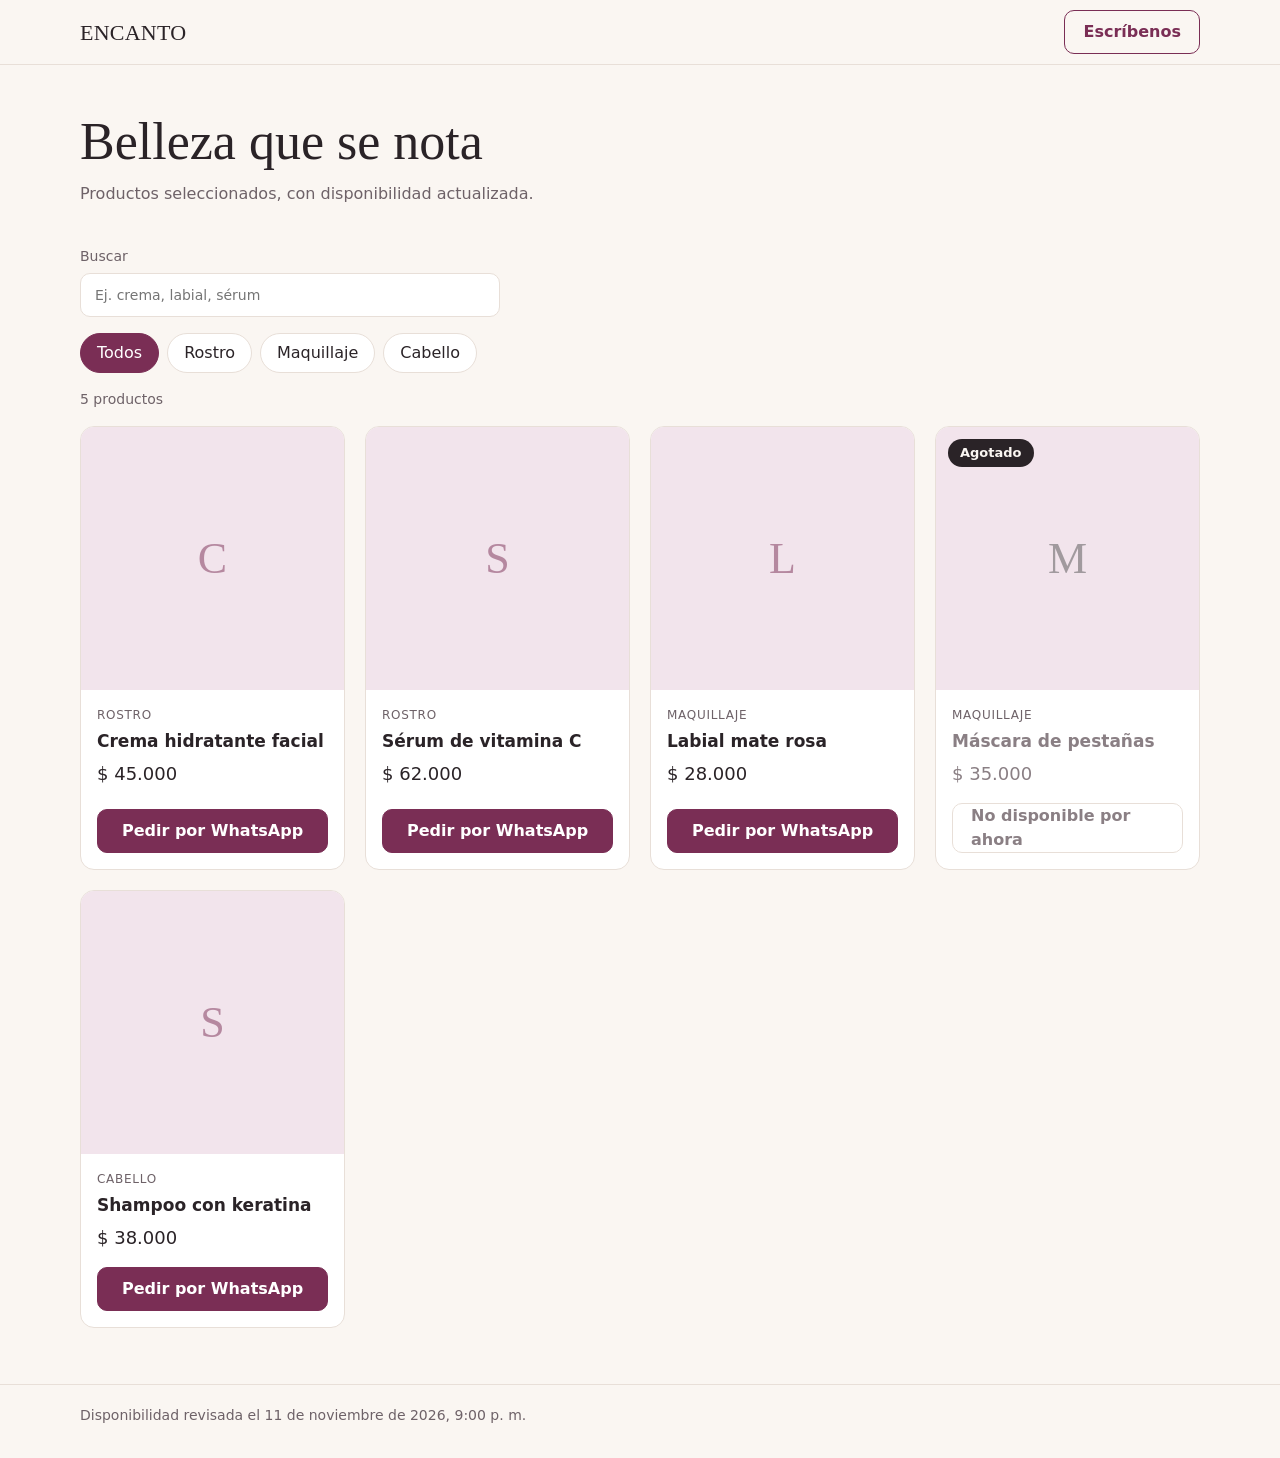
==== index.html @ 9573098e "Add files via upload" ====
<!doctype html>
<html lang="es">
<head>
  <meta charset="utf-8">
  <meta name="viewport" content="width=device-width, initial-scale=1">
  <title>Tienda de cosméticos</title>
  <meta name="description" content="Productos cosméticos seleccionados para ti.">
  <link rel="stylesheet" href="styles.css">
</head>
<body>
  <header class="top">
    <div class="wrap top-inner">
      <a class="brand" href="./" id="brand">Tienda</a>
      <a class="btn btn-ghost" id="wa-header" target="_blank" rel="noopener">Escríbenos</a>
    </div>
  </header>

  <section class="hero">
    <div class="wrap">
      <h1 id="hero-title">Belleza que se nota</h1>
      <p id="hero-sub">Productos seleccionados, con disponibilidad actualizada.</p>
    </div>
  </section>

  <main class="wrap">
    <div class="tools">
      <label class="field">
        <span>Buscar</span>
        <input id="q" type="search" placeholder="Ej. crema, labial, sérum" autocomplete="off">
      </label>
      <div class="chips" id="chips" role="group" aria-label="Categorías"></div>
    </div>

    <p class="meta" id="meta" aria-live="polite"></p>
    <div class="grid" id="grid"></div>

    <div class="empty" id="empty" hidden>
      <h2>No encontramos productos</h2>
      <p>Prueba con otra palabra o elige otra categoría.</p>
      <button class="btn" id="clear" type="button">Ver todos los productos</button>
    </div>
  </main>

  <footer class="foot">
    <div class="wrap"><span id="updated"></span></div>
  </footer>

  <script src="site.config.js"></script>
  <script src="app.js"></script>
</body>
</html>
---- styles.css ----
:root {
  --bg: #faf6f2;
  --surface: #ffffff;
  --ink: #2a2327;
  --muted: #6e6268;
  --line: #e8dfd8;
  --accent: #7a2e55;
  --accent-ink: #ffffff;
  --accent-soft: #f2e4ec;
  --out: #8a7f84;
  --radius: 14px;
}
@media (prefers-color-scheme: dark) {
  :root {
    --bg: #1b1619;
    --surface: #251e22;
    --ink: #f3ecef;
    --muted: #b3a6ad;
    --line: #3a3036;
    --accent: #e08ab6;
    --accent-ink: #1b1619;
    --accent-soft: #3a2433;
    --out: #8f8389;
  }
}

* { box-sizing: border-box; }
html { -webkit-text-size-adjust: 100%; }
body {
  margin: 0;
  background: var(--bg);
  color: var(--ink);
  font: 16px/1.5 system-ui, -apple-system, "Segoe UI", Roboto, sans-serif;
}
.wrap { width: min(1120px, 100% - 32px); margin-inline: auto; }

.top { border-bottom: 1px solid var(--line); background: var(--bg); position: sticky; top: 0; z-index: 5; }
.top-inner { display: flex; align-items: center; justify-content: space-between; height: 64px; }
.brand { font-family: Georgia, "Times New Roman", serif; font-size: 22px; color: var(--ink); text-decoration: none; letter-spacing: .01em; }

.hero { padding: 48px 0 24px; }
.hero h1 { font-family: Georgia, "Times New Roman", serif; font-weight: 400; font-size: clamp(32px, 6vw, 52px); line-height: 1.1; margin: 0 0 12px; }
.hero p { margin: 0; color: var(--muted); max-width: 52ch; }

.tools { display: grid; gap: 16px; margin: 16px 0 8px; }
.field { display: grid; gap: 6px; font-size: 14px; color: var(--muted); }
.field input {
  height: 44px; padding: 0 14px; border-radius: 10px; border: 1px solid var(--line);
  background: var(--surface); color: var(--ink); font: inherit; width: 100%; max-width: 420px;
}
.field input:focus-visible, .chip:focus-visible, .btn:focus-visible {
  outline: 2px solid var(--accent); outline-offset: 2px;
}
.chips { display: flex; flex-wrap: wrap; gap: 8px; }
.chip {
  min-height: 40px; padding: 0 16px; border-radius: 999px; border: 1px solid var(--line);
  background: var(--surface); color: var(--ink); font: inherit; cursor: pointer;
}
.chip[aria-pressed="true"] { background: var(--accent); border-color: var(--accent); color: var(--accent-ink); }

.meta { color: var(--muted); font-size: 14px; margin: 16px 0; }

.grid { display: grid; gap: 20px; grid-template-columns: repeat(auto-fill, minmax(220px, 1fr)); padding-bottom: 56px; }
.card {
  background: var(--surface); border: 1px solid var(--line); border-radius: var(--radius);
  overflow: hidden; display: flex; flex-direction: column;
}
.media { position: relative; aspect-ratio: 1 / 1; background: var(--accent-soft); display: grid; place-items: center; overflow: hidden; }
.media img { width: 100%; height: 100%; object-fit: cover; display: block; }
.media .ph { font-family: Georgia, serif; font-size: 44px; color: var(--accent); opacity: .5; }
.badge {
  position: absolute; top: 12px; left: 12px; padding: 4px 12px; border-radius: 999px;
  background: var(--ink); color: var(--bg); font-size: 13px; font-weight: 600;
}
.body { padding: 16px; display: grid; gap: 6px; flex: 1; align-content: start; }
.cat { font-size: 12px; letter-spacing: .06em; text-transform: uppercase; color: var(--muted); }
.name { margin: 0; font-size: 17px; font-weight: 600; line-height: 1.3; }
.price { font-size: 18px; margin-top: 2px; }
.actions { padding: 0 16px 16px; }

.btn {
  display: inline-flex; align-items: center; justify-content: center; min-height: 44px; padding: 0 18px;
  border-radius: 10px; border: 1px solid var(--accent); background: var(--accent); color: var(--accent-ink);
  font: inherit; font-weight: 600; text-decoration: none; cursor: pointer; width: 100%;
}
.btn-ghost { background: transparent; color: var(--accent); width: auto; }
.btn[aria-disabled="true"] { background: transparent; border-color: var(--line); color: var(--out); cursor: not-allowed; }

.card.out .media img, .card.out .media .ph { filter: grayscale(1); opacity: .45; }
.card.out .name, .card.out .price { color: var(--out); }

.empty { text-align: center; padding: 48px 0 72px; }
.empty .btn { width: auto; }

.foot { border-top: 1px solid var(--line); padding: 20px 0 32px; color: var(--muted); font-size: 14px; }

@media (max-width: 480px) {
  .grid { grid-template-columns: repeat(2, 1fr); gap: 12px; }
  .body { padding: 12px; }
  .actions { padding: 0 12px 12px; }
  .name { font-size: 15px; }
}
@media (prefers-reduced-motion: no-preference) {
  .chip, .btn { transition: background-color .15s ease, color .15s ease; }
}
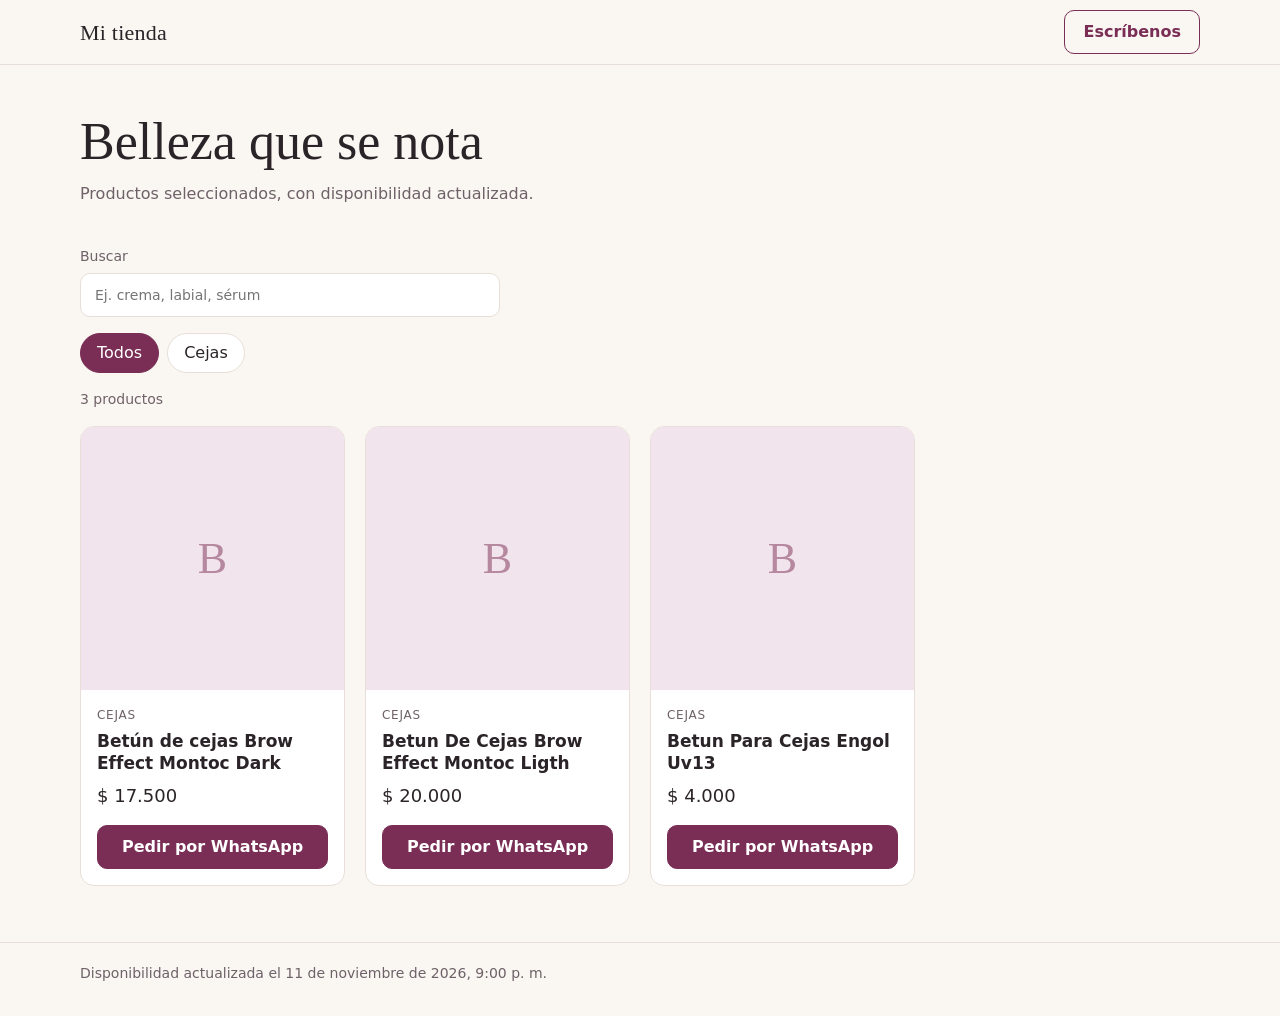
==== commit 667da594: "Add files via upload" ====
--- a/index.html
+++ b/index.html
@@ -6,11 +6,13 @@
   <title>Tienda de cosméticos</title>
   <meta name="description" content="Productos cosméticos seleccionados para ti.">
   <link rel="stylesheet" href="styles.css">
+  <style>body { visibility: hidden; }</style>
+  <noscript><style>body { visibility: visible; }</style></noscript>
 </head>
 <body>
   <header class="top">
     <div class="wrap top-inner">
-      <a class="brand" href="./" id="brand">Tienda</a>
+      <a class="brand" href="./" id="brand"></a>
       <a class="btn btn-ghost" id="wa-header" target="_blank" rel="noopener">Escríbenos</a>
     </div>
   </header>
@@ -45,7 +47,7 @@
     <div class="wrap"><span id="updated"></span></div>
   </footer>
 
-  <script src="site.config.js"></script>
+  <script src="theme.js"></script>
   <script src="app.js"></script>
 </body>
 </html>
--- a/styles.css
+++ b/styles.css
@@ -8,6 +8,9 @@
   --accent-ink: #ffffff;
   --accent-soft: #f2e4ec;
   --out: #8a7f84;
+  --accent-text: var(--accent);
+  --font-head: Georgia, "Times New Roman", serif;
+  --font-body: system-ui, -apple-system, "Segoe UI", Roboto, sans-serif;
   --radius: 14px;
 }
 @media (prefers-color-scheme: dark) {
@@ -30,16 +33,17 @@
   margin: 0;
   background: var(--bg);
   color: var(--ink);
-  font: 16px/1.5 system-ui, -apple-system, "Segoe UI", Roboto, sans-serif;
+  font: 16px/1.5 var(--font-body);
 }
 .wrap { width: min(1120px, 100% - 32px); margin-inline: auto; }
 
 .top { border-bottom: 1px solid var(--line); background: var(--bg); position: sticky; top: 0; z-index: 5; }
 .top-inner { display: flex; align-items: center; justify-content: space-between; height: 64px; }
-.brand { font-family: Georgia, "Times New Roman", serif; font-size: 22px; color: var(--ink); text-decoration: none; letter-spacing: .01em; }
+.brand { display: inline-flex; align-items: center; gap: 10px; font-family: var(--font-head); font-size: 22px; color: var(--ink); text-decoration: none; letter-spacing: .01em; }
+.brand img { height: 40px; width: auto; max-width: 180px; object-fit: contain; display: block; }
 
 .hero { padding: 48px 0 24px; }
-.hero h1 { font-family: Georgia, "Times New Roman", serif; font-weight: 400; font-size: clamp(32px, 6vw, 52px); line-height: 1.1; margin: 0 0 12px; }
+.hero h1 { font-family: var(--font-head); font-weight: 400; font-size: clamp(32px, 6vw, 52px); line-height: 1.1; margin: 0 0 12px; }
 .hero p { margin: 0; color: var(--muted); max-width: 52ch; }
 
 .tools { display: grid; gap: 16px; margin: 16px 0 8px; }
@@ -67,7 +71,7 @@
 }
 .media { position: relative; aspect-ratio: 1 / 1; background: var(--accent-soft); display: grid; place-items: center; overflow: hidden; }
 .media img { width: 100%; height: 100%; object-fit: cover; display: block; }
-.media .ph { font-family: Georgia, serif; font-size: 44px; color: var(--accent); opacity: .5; }
+.media .ph { font-family: var(--font-head); font-size: 44px; color: var(--accent); opacity: .5; }
 .badge {
   position: absolute; top: 12px; left: 12px; padding: 4px 12px; border-radius: 999px;
   background: var(--ink); color: var(--bg); font-size: 13px; font-weight: 600;
@@ -83,7 +87,7 @@
   border-radius: 10px; border: 1px solid var(--accent); background: var(--accent); color: var(--accent-ink);
   font: inherit; font-weight: 600; text-decoration: none; cursor: pointer; width: 100%;
 }
-.btn-ghost { background: transparent; color: var(--accent); width: auto; }
+.btn-ghost { background: transparent; color: var(--accent-text); border-color: var(--accent-text); width: auto; }
 .btn[aria-disabled="true"] { background: transparent; border-color: var(--line); color: var(--out); cursor: not-allowed; }
 
 .card.out .media img, .card.out .media .ph { filter: grayscale(1); opacity: .45; }
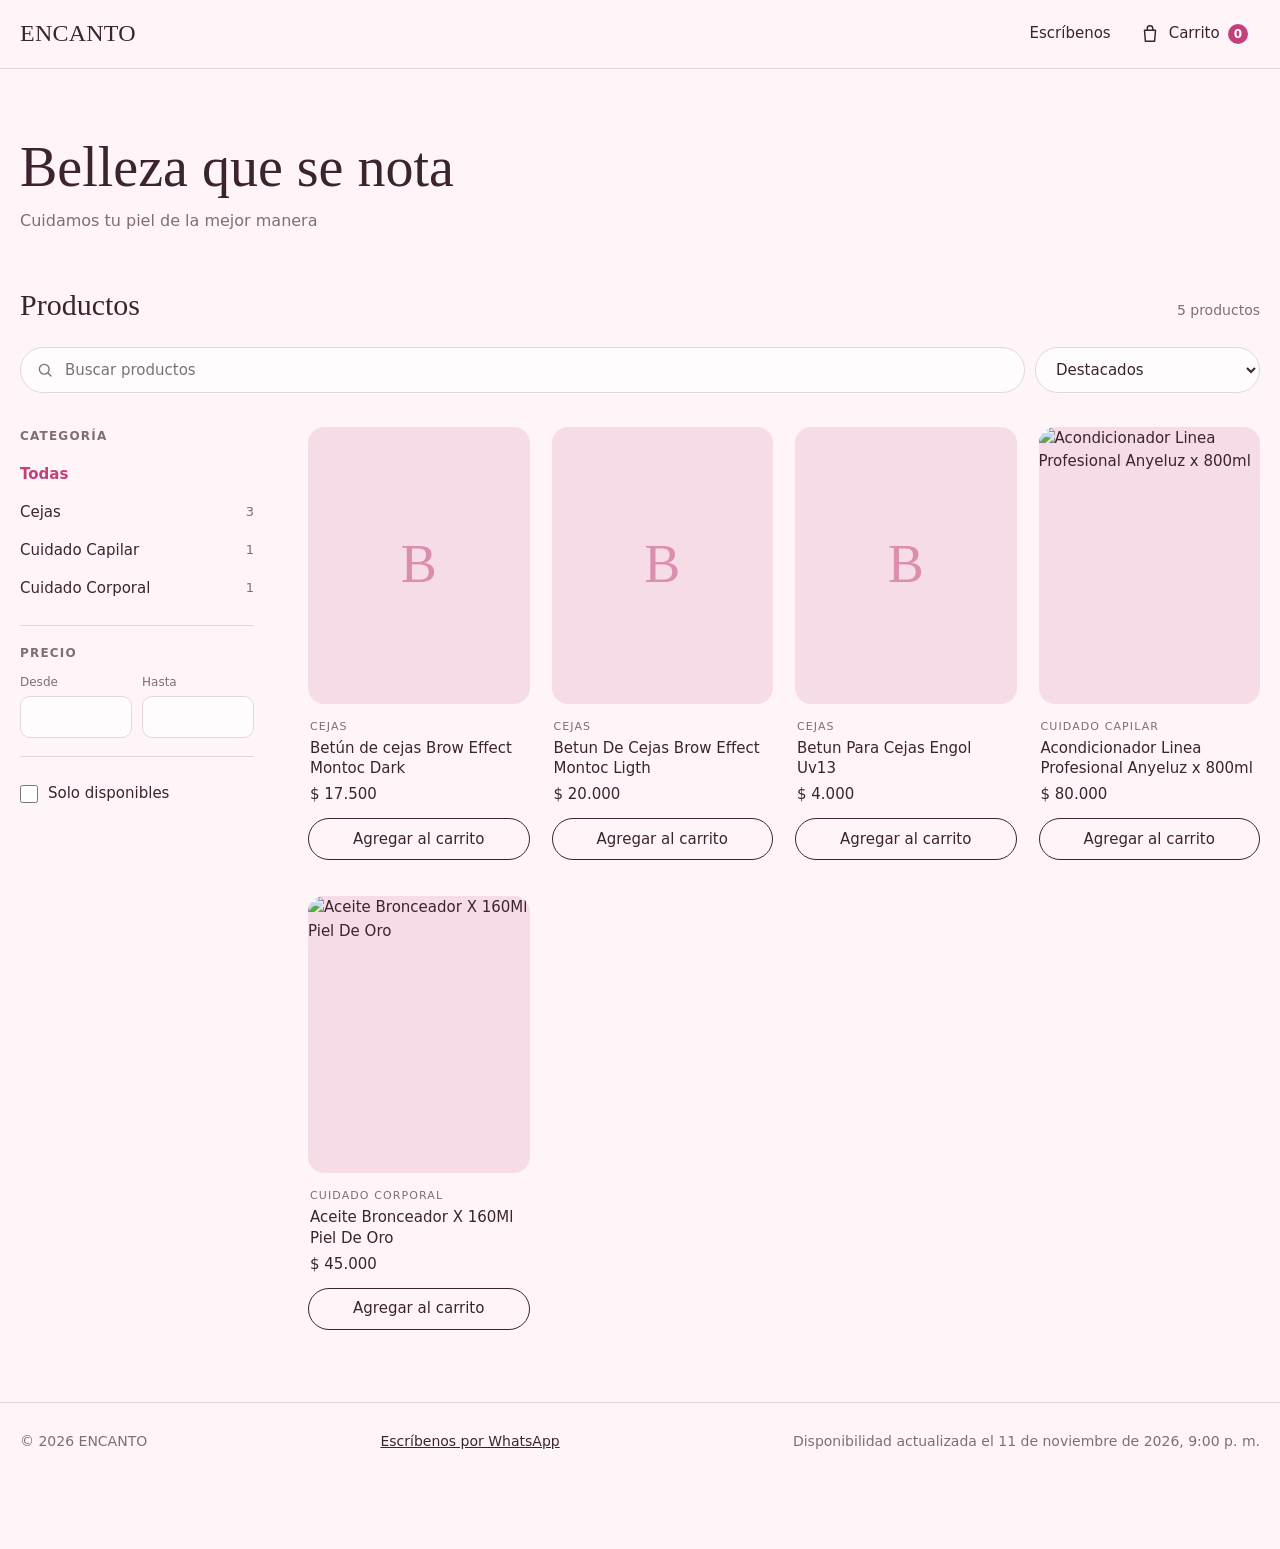
==== commit 2580dc0a: "Add files via upload" ====
--- a/index.html
+++ b/index.html
@@ -3,49 +3,130 @@
 <head>
   <meta charset="utf-8">
   <meta name="viewport" content="width=device-width, initial-scale=1">
-  <title>Tienda de cosméticos</title>
-  <meta name="description" content="Productos cosméticos seleccionados para ti.">
+  <title>Tienda</title>
+  <meta name="description" content="Productos de belleza y cuidado personal seleccionados para ti.">
   <link rel="stylesheet" href="styles.css">
   <style>body { visibility: hidden; }</style>
   <noscript><style>body { visibility: visible; }</style></noscript>
 </head>
 <body>
+  <div class="announce" id="announce" hidden></div>
+
   <header class="top">
     <div class="wrap top-inner">
       <a class="brand" href="./" id="brand"></a>
-      <a class="btn btn-ghost" id="wa-header" target="_blank" rel="noopener">Escríbenos</a>
+      <div class="top-right">
+        <a class="hbtn" id="wa-header" target="_blank" rel="noopener">Escríbenos</a>
+        <button class="hbtn" id="cart-btn" type="button" aria-haspopup="dialog">
+          <svg viewBox="0 0 24 24" fill="none" stroke="currentColor" stroke-width="1.6" stroke-linecap="round" stroke-linejoin="round" aria-hidden="true"><path d="M6 8h12l-1 12H7L6 8Z"/><path d="M9 8V6a3 3 0 0 1 6 0v2"/></svg>
+          <span>Carrito</span>
+          <span class="count" id="cart-count" aria-label="0 productos en el carrito">0</span>
+        </button>
+      </div>
     </div>
   </header>
 
-  <section class="hero">
-    <div class="wrap">
-      <h1 id="hero-title">Belleza que se nota</h1>
-      <p id="hero-sub">Productos seleccionados, con disponibilidad actualizada.</p>
-    </div>
-  </section>
+  <section class="stage" id="stage" aria-label="Portada"><div class="wrap" id="stage-inner"></div></section>
 
-  <main class="wrap">
-    <div class="tools">
-      <label class="field">
-        <span>Buscar</span>
-        <input id="q" type="search" placeholder="Ej. crema, labial, sérum" autocomplete="off">
-      </label>
-      <div class="chips" id="chips" role="group" aria-label="Categorías"></div>
+  <main class="wrap shop" id="catalogo" tabindex="-1">
+    <p class="notice" id="notice" role="status" aria-live="polite" hidden></p>
+
+    <div class="shop-head">
+      <h2 class="shop-title">Productos</h2>
+      <p class="meta" id="meta" aria-live="polite"></p>
     </div>
 
-    <p class="meta" id="meta" aria-live="polite"></p>
-    <div class="grid" id="grid"></div>
+    <div class="toolbar">
+      <label class="search">
+        <span class="sr-only">Buscar productos</span>
+        <svg viewBox="0 0 24 24" fill="none" stroke="currentColor" stroke-width="1.8" stroke-linecap="round" aria-hidden="true"><circle cx="11" cy="11" r="6.5"/><path d="m16 16 4 4"/></svg>
+        <input id="q" type="search" placeholder="Buscar productos" autocomplete="off">
+      </label>
+      <label>
+        <span class="sr-only">Ordenar por</span>
+        <select class="select" id="sort">
+          <option value="destacados">Destacados</option>
+          <option value="precio-asc">Precio: menor a mayor</option>
+          <option value="precio-desc">Precio: mayor a menor</option>
+          <option value="nombre">Nombre A–Z</option>
+        </select>
+      </label>
+      <button class="filter-btn" id="filter-btn" type="button" aria-haspopup="dialog">Filtros <span class="count" id="filter-count" hidden>0</span></button>
+    </div>
 
-    <div class="empty" id="empty" hidden>
-      <h2>No encontramos productos</h2>
-      <p>Prueba con otra palabra o elige otra categoría.</p>
-      <button class="btn" id="clear" type="button">Ver todos los productos</button>
+    <div class="active" id="active"></div>
+
+    <div class="layout">
+      <aside class="sidebar" id="filters-desktop" aria-label="Filtros"></aside>
+      <div>
+        <div class="grid" id="grid"></div>
+        <div class="more" id="more" hidden><button class="btn" id="more-btn" type="button">Ver más productos</button></div>
+        <div class="empty" id="empty" hidden>
+          <h2>No encontramos productos</h2>
+          <p>Prueba con otra palabra o quita algún filtro.</p>
+          <button class="btn" id="clear" type="button">Ver todos los productos</button>
+        </div>
+      </div>
     </div>
   </main>
 
   <footer class="foot">
-    <div class="wrap"><span id="updated"></span></div>
+    <div class="wrap foot-inner">
+      <span id="foot-name"></span>
+      <a id="foot-wa" target="_blank" rel="noopener">Escríbenos por WhatsApp</a>
+      <span id="updated"></span>
+    </div>
   </footer>
+
+  <!-- Barra del carrito (celular) -->
+  <button class="cart-bar" id="cart-bar" type="button" hidden>
+    <span id="bar-text"></span>
+    <span class="bar-go">Ver carrito</span>
+  </button>
+
+  <!-- Filtros (celular) -->
+  <dialog id="filters-dlg" class="sheet" aria-labelledby="filters-title">
+    <div class="sheet-head">
+      <h2 id="filters-title">Filtros</h2>
+      <button class="icon-close" id="filters-close" type="button" aria-label="Cerrar los filtros">×</button>
+    </div>
+    <div class="sheet-body" id="filters-mobile"></div>
+    <div class="sheet-foot"><button class="btn" id="filters-done" type="button">Ver productos</button></div>
+  </dialog>
+
+  <!-- Carrito -->
+  <dialog id="cart-dlg" class="cart-dlg" aria-labelledby="cart-title">
+    <div class="cart-head">
+      <h2 id="cart-title">Tu pedido</h2>
+      <button class="icon-close" id="cart-close" type="button" aria-label="Cerrar el carrito">×</button>
+    </div>
+
+    <div id="cart-empty" class="cart-empty" hidden>
+      <p><strong>Tu carrito está vacío</strong></p>
+      <p>Agrega productos y arma tu pedido aquí.</p>
+      <button class="btn" type="button" id="cart-continue">Ver productos</button>
+    </div>
+
+    <div id="cart-full">
+      <ul class="cart-list" id="cart-list"></ul>
+      <p class="cart-total"><span>Total</span><strong id="cart-total"></strong></p>
+
+      <label class="field">
+        <span>Tu nombre (opcional)</span>
+        <input id="cart-name" autocomplete="name">
+      </label>
+      <label class="field">
+        <span>Notas para tu pedido (opcional)</span>
+        <textarea id="cart-notes" rows="2"></textarea>
+      </label>
+
+      <div class="cart-actions">
+        <a class="btn" id="cart-send" target="_blank" rel="noopener">Enviar pedido por WhatsApp</a>
+        <button class="btn btn-ghost" type="button" id="cart-clear">Vaciar carrito</button>
+      </div>
+      <p class="cart-hint">Se abre WhatsApp con tu pedido ya escrito. Solo tienes que enviarlo.</p>
+    </div>
+  </dialog>
 
   <script src="theme.js"></script>
   <script src="app.js"></script>
--- a/styles.css
+++ b/styles.css
@@ -1,5 +1,5 @@
 :root {
-  --bg: #faf6f2;
+  --bg: #faf7f4;
   --surface: #ffffff;
   --ink: #2a2327;
   --muted: #6e6268;
@@ -29,81 +29,188 @@
 
 * { box-sizing: border-box; }
 html { -webkit-text-size-adjust: 100%; }
-body {
-  margin: 0;
-  background: var(--bg);
-  color: var(--ink);
-  font: 16px/1.5 var(--font-body);
-}
-.wrap { width: min(1120px, 100% - 32px); margin-inline: auto; }
-
-.top { border-bottom: 1px solid var(--line); background: var(--bg); position: sticky; top: 0; z-index: 5; }
-.top-inner { display: flex; align-items: center; justify-content: space-between; height: 64px; }
-.brand { display: inline-flex; align-items: center; gap: 10px; font-family: var(--font-head); font-size: 22px; color: var(--ink); text-decoration: none; letter-spacing: .01em; }
-.brand img { height: 40px; width: auto; max-width: 180px; object-fit: contain; display: block; }
-
-.hero { padding: 48px 0 24px; }
-.hero h1 { font-family: var(--font-head); font-weight: 400; font-size: clamp(32px, 6vw, 52px); line-height: 1.1; margin: 0 0 12px; }
-.hero p { margin: 0; color: var(--muted); max-width: 52ch; }
-
-.tools { display: grid; gap: 16px; margin: 16px 0 8px; }
-.field { display: grid; gap: 6px; font-size: 14px; color: var(--muted); }
-.field input {
-  height: 44px; padding: 0 14px; border-radius: 10px; border: 1px solid var(--line);
-  background: var(--surface); color: var(--ink); font: inherit; width: 100%; max-width: 420px;
-}
-.field input:focus-visible, .chip:focus-visible, .btn:focus-visible {
-  outline: 2px solid var(--accent); outline-offset: 2px;
-}
-.chips { display: flex; flex-wrap: wrap; gap: 8px; }
-.chip {
-  min-height: 40px; padding: 0 16px; border-radius: 999px; border: 1px solid var(--line);
-  background: var(--surface); color: var(--ink); font: inherit; cursor: pointer;
-}
-.chip[aria-pressed="true"] { background: var(--accent); border-color: var(--accent); color: var(--accent-ink); }
-
-.meta { color: var(--muted); font-size: 14px; margin: 16px 0; }
-
-.grid { display: grid; gap: 20px; grid-template-columns: repeat(auto-fill, minmax(220px, 1fr)); padding-bottom: 56px; }
-.card {
-  background: var(--surface); border: 1px solid var(--line); border-radius: var(--radius);
-  overflow: hidden; display: flex; flex-direction: column;
-}
-.media { position: relative; aspect-ratio: 1 / 1; background: var(--accent-soft); display: grid; place-items: center; overflow: hidden; }
-.media img { width: 100%; height: 100%; object-fit: cover; display: block; }
-.media .ph { font-family: var(--font-head); font-size: 44px; color: var(--accent); opacity: .5; }
-.badge {
-  position: absolute; top: 12px; left: 12px; padding: 4px 12px; border-radius: 999px;
-  background: var(--ink); color: var(--bg); font-size: 13px; font-weight: 600;
-}
-.body { padding: 16px; display: grid; gap: 6px; flex: 1; align-content: start; }
-.cat { font-size: 12px; letter-spacing: .06em; text-transform: uppercase; color: var(--muted); }
-.name { margin: 0; font-size: 17px; font-weight: 600; line-height: 1.3; }
-.price { font-size: 18px; margin-top: 2px; }
-.actions { padding: 0 16px 16px; }
-
+body { margin: 0; background: var(--bg); color: var(--ink); font: 15px/1.55 var(--font-body); }
+img { max-width: 100%; }
+[hidden] { display: none !important; }
+.wrap { width: min(1240px, 100% - 40px); margin-inline: auto; }
+@media (max-width: 480px) { .wrap { width: calc(100% - 28px); } }
+.sr-only { position: absolute; width: 1px; height: 1px; margin: -1px; padding: 0; overflow: hidden; clip: rect(0 0 0 0); white-space: nowrap; border: 0; }
+
+/* ---------- botones ---------- */
 .btn {
-  display: inline-flex; align-items: center; justify-content: center; min-height: 44px; padding: 0 18px;
-  border-radius: 10px; border: 1px solid var(--accent); background: var(--accent); color: var(--accent-ink);
+  display: inline-flex; align-items: center; justify-content: center; min-height: 46px; padding: 0 22px;
+  border-radius: 999px; border: 1px solid var(--accent); background: var(--accent); color: var(--accent-ink);
   font: inherit; font-weight: 600; text-decoration: none; cursor: pointer; width: 100%;
 }
 .btn-ghost { background: transparent; color: var(--accent-text); border-color: var(--accent-text); width: auto; }
 .btn[aria-disabled="true"] { background: transparent; border-color: var(--line); color: var(--out); cursor: not-allowed; }
-
-.card.out .media img, .card.out .media .ph { filter: grayscale(1); opacity: .45; }
+.btn:focus-visible, .hbtn:focus-visible, .link:focus-visible, .tag:focus-visible, .fopt:focus-visible, .fcheck input:focus-visible,
+.slide-btn:focus-visible, .car-nav button:focus-visible, .select:focus-visible, .search input:focus-visible, .prange input:focus-visible {
+  outline: 2px solid var(--accent-text); outline-offset: 2px;
+}
+.link { background: none; border: 0; padding: 8px 0; min-height: 40px; color: var(--accent-text); font: inherit; text-decoration: underline; cursor: pointer; }
+@media (prefers-reduced-motion: no-preference) { .btn, .hbtn, .fopt { transition: background-color .15s ease, color .15s ease; } }
+
+/* ---------- barra de anuncio y cabecera ---------- */
+.announce { background: var(--ink); color: var(--bg); font-size: 13px; letter-spacing: .02em; text-align: center; padding: 9px 16px; }
+.announce a { color: inherit; text-underline-offset: 3px; }
+
+.top { position: sticky; top: 0; z-index: 20; background: var(--bg); border-bottom: 1px solid var(--line); }
+.top-inner { display: flex; align-items: center; justify-content: space-between; gap: 8px; min-height: 68px; padding: 8px 0; flex-wrap: wrap; }
+.brand { display: inline-flex; align-items: center; gap: 10px; font-family: var(--font-head); font-size: 24px; color: var(--ink); text-decoration: none; letter-spacing: .01em; min-width: 0; overflow-wrap: anywhere; }
+.brand img { height: 40px; width: auto; max-width: 180px; object-fit: contain; display: block; }
+.top-right { display: flex; align-items: center; gap: 4px; margin-left: auto; }
+.hbtn { min-height: 44px; padding: 0 12px; background: none; border: 0; border-radius: 12px; color: var(--ink); font: inherit; display: inline-flex; align-items: center; gap: 8px; text-decoration: none; cursor: pointer; }
+.hbtn:hover { background: var(--accent-soft); }
+.hbtn svg { width: 22px; height: 22px; flex: none; }
+.count { display: inline-grid; place-items: center; min-width: 20px; height: 20px; padding: 0 6px; border-radius: 999px; background: var(--accent); color: var(--accent-ink); font-size: 12px; font-weight: 700; }
+
+/* ---------- portada: banners ---------- */
+.stage { padding-top: 20px; }
+.carousel { position: relative; border-radius: 22px; overflow: hidden; background: var(--accent-soft); }
+.slides { display: grid; }
+.slide { grid-area: 1 / 1; position: relative; min-height: clamp(280px, 42vw, 480px); display: flex; align-items: flex-end; opacity: 0; visibility: hidden; }
+.slide.on { opacity: 1; visibility: visible; }
+@media (prefers-reduced-motion: no-preference) { .slide { transition: opacity .6s ease, visibility .6s; } }
+.slide > img { position: absolute; inset: 0; width: 100%; height: 100%; object-fit: cover; }
+.slide.has-img::after { content: ""; position: absolute; inset: 0; background: linear-gradient(90deg, rgba(0,0,0,.58), rgba(0,0,0,.08) 72%); }
+.slide-body { position: relative; z-index: 1; padding: clamp(22px, 4.5vw, 56px); padding-bottom: clamp(60px, 7vw, 72px); max-width: 580px; color: var(--ink); }
+.slide.has-img .slide-body { color: #fff; }
+.slide-body h2 { font-family: var(--font-head); font-weight: 400; font-size: clamp(30px, 5vw, 54px); line-height: 1.08; margin: 0 0 10px; }
+.slide-body p { margin: 0 0 22px; font-size: 16px; max-width: 44ch; opacity: .92; }
+.slide-btn { display: inline-flex; align-items: center; min-height: 46px; padding: 0 26px; border-radius: 999px; background: var(--accent); color: var(--accent-ink); text-decoration: none; font-weight: 600; }
+.slide.has-img .slide-btn { background: #fff; color: #111; }
+.car-nav { position: absolute; left: clamp(22px, 4.5vw, 56px); bottom: 16px; z-index: 2; display: flex; gap: 4px; align-items: center; }
+.car-nav > button { width: 40px; height: 40px; border-radius: 50%; border: 0; background: rgba(255,255,255,.92); color: #111; font-size: 18px; cursor: pointer; }
+.dots { display: flex; margin: 0 6px; }
+.dots button { width: 26px; height: 40px; background: none; border: 0; padding: 0; cursor: pointer; position: relative; }
+.dots button::before { content: ""; position: absolute; left: 50%; top: 50%; width: 8px; height: 8px; margin: -4px 0 0 -4px; border-radius: 50%; background: rgba(255,255,255,.55); }
+.dots button[aria-current="true"]::before { background: #fff; width: 22px; margin-left: -11px; border-radius: 6px; }
+.slide:not(.has-img) ~ .x, .carousel.plain .dots button::before { background: rgba(0,0,0,.25); }
+.carousel.plain .dots button[aria-current="true"]::before { background: var(--ink); }
+.hero { padding: 48px 0 8px; }
+.hero h1 { font-family: var(--font-head); font-weight: 400; font-size: clamp(34px, 6vw, 56px); line-height: 1.08; margin: 0 0 12px; }
+.hero p { margin: 0; color: var(--muted); max-width: 52ch; font-size: 16px; }
+
+/* ---------- catálogo ---------- */
+.shop { padding: 40px 0 72px; scroll-margin-top: 80px; outline: none; }
+.notice { background: var(--accent-soft); color: var(--ink); border-radius: 12px; padding: 10px 16px; margin: 0 0 20px; font-size: 14px; }
+.shop-head { display: flex; align-items: baseline; justify-content: space-between; gap: 16px; flex-wrap: wrap; margin-bottom: 18px; }
+.shop-title { font-family: var(--font-head); font-weight: 400; font-size: 30px; margin: 0; }
+.meta { color: var(--muted); font-size: 14px; margin: 0; }
+.toolbar { display: flex; gap: 10px; flex-wrap: wrap; align-items: center; margin-bottom: 16px; }
+.search { position: relative; flex: 1 1 260px; }
+.search input { width: 100%; height: 46px; padding: 0 16px 0 44px; border: 1px solid var(--line); border-radius: 999px; background: var(--surface); color: var(--ink); font: inherit; }
+.search svg { position: absolute; left: 16px; top: 50%; transform: translateY(-50%); width: 18px; height: 18px; color: var(--muted); pointer-events: none; }
+.select { height: 46px; padding: 0 16px; border: 1px solid var(--line); border-radius: 999px; background: var(--surface); color: var(--ink); font: inherit; }
+.filter-btn { display: none; min-height: 46px; padding: 0 18px; border: 1px solid var(--line); border-radius: 999px; background: var(--surface); color: var(--ink); font: inherit; cursor: pointer; align-items: center; gap: 8px; }
+
+.layout { display: grid; grid-template-columns: 240px minmax(0, 1fr); gap: 48px; align-items: start; }
+.sidebar { position: sticky; top: 88px; max-height: calc(100vh - 104px); overflow: auto; padding-right: 6px; }
+@media (max-width: 860px) {
+  .layout { grid-template-columns: 1fr; }
+  .sidebar { display: none; }
+  .filter-btn { display: inline-flex; }
+}
+
+.fgroup { padding: 18px 0; border-top: 1px solid var(--line); }
+.fgroup:first-child { border-top: 0; padding-top: 0; }
+.fgroup h3 { margin: 0 0 10px; font-size: 12px; letter-spacing: .1em; text-transform: uppercase; color: var(--muted); font-weight: 600; }
+.flist { list-style: none; margin: 0; padding: 0; }
+.flist.sub { margin: 2px 0 6px 12px; padding-left: 10px; border-left: 1px solid var(--line); }
+.flist.scroll { max-height: 240px; overflow: auto; }
+.fopt { display: flex; justify-content: space-between; align-items: center; gap: 8px; width: calc(100% + 16px); min-height: 38px; padding: 4px 8px; margin: 0 -8px; border: 0; background: none; color: var(--ink); font: inherit; text-align: left; cursor: pointer; border-radius: 8px; }
+.fopt:hover { background: var(--accent-soft); }
+.fopt.on { font-weight: 600; color: var(--accent-text); }
+.fopt span, .fcheck em { color: var(--muted); font-size: 13px; font-style: normal; font-weight: 400; }
+.fcheck { display: flex; align-items: center; gap: 10px; min-height: 38px; cursor: pointer; }
+.fcheck input { width: 18px; height: 18px; accent-color: var(--accent); flex: none; margin: 0; }
+.fcheck > span { flex: 1; }
+.prange { display: grid; grid-template-columns: 1fr 1fr; gap: 10px; }
+.prange label { display: grid; gap: 4px; font-size: 12px; color: var(--muted); }
+.prange input { height: 42px; padding: 0 10px; border: 1px solid var(--line); border-radius: 10px; background: var(--surface); color: var(--ink); font: inherit; width: 100%; }
+
+.active { display: flex; flex-wrap: wrap; gap: 8px; margin-bottom: 18px; }
+.tag { display: inline-flex; align-items: center; gap: 8px; min-height: 36px; padding: 0 14px; border-radius: 999px; border: 1px solid var(--line); background: var(--surface); color: var(--ink); font: inherit; font-size: 13px; cursor: pointer; }
+.tag b { font-weight: 400; color: var(--muted); }
+
+/* ---------- tarjetas ---------- */
+.grid { display: grid; gap: 36px 22px; grid-template-columns: repeat(auto-fill, minmax(210px, 1fr)); }
+.card { display: flex; flex-direction: column; background: none; border: 0; }
+.media { position: relative; aspect-ratio: 4 / 5; background: var(--accent-soft); border-radius: 16px; overflow: hidden; display: grid; place-items: center; }
+.media img { width: 100%; height: 100%; object-fit: cover; display: block; }
+@media (prefers-reduced-motion: no-preference) { .media img { transition: transform .5s ease; } .card:hover .media img { transform: scale(1.03); } }
+.media .ph { font-family: var(--font-head); font-size: 54px; color: var(--accent-text); opacity: .5; }
+.badge { position: absolute; top: 12px; left: 12px; padding: 4px 12px; border-radius: 999px; background: var(--bg); color: var(--ink); font-size: 12px; font-weight: 600; }
+.body { padding: 14px 2px 0; display: grid; gap: 3px; align-content: start; flex: 1; }
+.cat { font-size: 11px; letter-spacing: .1em; text-transform: uppercase; color: var(--muted); min-height: 1em; }
+.name { margin: 0; font-size: 15px; font-weight: 500; line-height: 1.35; font-family: var(--font-body); }
+.price { font-size: 15px; margin-top: 2px; }
+.stocknote { font-size: 12px; color: var(--accent-text); }
+.actions { padding-top: 12px; }
+.card .actions .btn { background: transparent; color: var(--ink); border-color: var(--ink); min-height: 42px; font-weight: 500; }
+.card .actions .btn:hover { background: var(--ink); color: var(--bg); }
+.card .actions .btn[aria-disabled="true"] { border-color: var(--line); color: var(--out); background: transparent; }
+.card.out .media img, .card.out .media .ph { filter: grayscale(1); opacity: .5; }
 .card.out .name, .card.out .price { color: var(--out); }
-
-.empty { text-align: center; padding: 48px 0 72px; }
+.more { display: flex; justify-content: center; padding-top: 40px; }
+.more .btn { width: auto; background: transparent; color: var(--ink); border-color: var(--ink); }
+.empty { padding: 56px 0; text-align: center; }
 .empty .btn { width: auto; }
 
-.foot { border-top: 1px solid var(--line); padding: 20px 0 32px; color: var(--muted); font-size: 14px; }
-
-@media (max-width: 480px) {
-  .grid { grid-template-columns: repeat(2, 1fr); gap: 12px; }
-  .body { padding: 12px; }
-  .actions { padding: 0 12px 12px; }
-  .name { font-size: 15px; }
-}
-@media (prefers-reduced-motion: no-preference) {
-  .chip, .btn { transition: background-color .15s ease, color .15s ease; }
-}
+.stepper { display: grid; grid-template-columns: 44px 1fr 44px; align-items: center; border: 1px solid var(--ink); border-radius: 999px; overflow: hidden; min-height: 42px; }
+.stepper button { min-height: 42px; border: 0; background: none; color: var(--ink); font: inherit; font-size: 20px; cursor: pointer; }
+.stepper button:hover:not(:disabled) { background: var(--accent-soft); }
+.stepper button:disabled { opacity: .35; cursor: not-allowed; }
+.stepper span { text-align: center; font-weight: 600; font-size: 14px; }
+.stepper button:focus-visible, .cart-dlg button:focus-visible, .cart-bar:focus-visible, .cart-dlg textarea:focus-visible, .cart-dlg input:focus-visible, .sheet button:focus-visible { outline: 2px solid var(--accent-text); outline-offset: -2px; }
+
+.foot { border-top: 1px solid var(--line); padding: 28px 0 96px; color: var(--muted); font-size: 14px; }
+.foot-inner { display: flex; gap: 8px 24px; flex-wrap: wrap; align-items: center; justify-content: space-between; }
+.foot a { color: var(--ink); }
+
+/* ---------- carrito ---------- */
+.cart-bar {
+  position: fixed; left: 12px; right: 12px; bottom: 12px; z-index: 6; display: none; align-items: center; justify-content: space-between; gap: 12px;
+  min-height: 54px; padding: 0 20px; border: 0; border-radius: 999px; background: var(--ink); color: var(--bg);
+  font: inherit; font-weight: 600; cursor: pointer; box-shadow: 0 8px 24px rgba(0,0,0,.25);
+}
+.cart-bar .bar-go { text-decoration: underline; }
+@media (max-width: 640px) { .cart-bar:not([hidden]) { display: flex; } }
+
+dialog { color: var(--ink); }
+.cart-dlg, .sheet { border: 1px solid var(--line); border-radius: 20px; padding: 0; background: var(--surface); font-family: var(--font-body); }
+.cart-dlg { width: min(520px, calc(100% - 24px)); max-height: calc(100% - 24px); }
+.cart-dlg::backdrop, .sheet::backdrop { background: rgba(0, 0, 0, .5); }
+.cart-head { display: flex; align-items: center; justify-content: space-between; padding: 16px 20px 0; }
+.cart-head h2 { margin: 0; font-family: var(--font-head); font-weight: 400; font-size: 26px; }
+.icon-close { width: 44px; height: 44px; border: 0; background: none; color: var(--ink); font-size: 28px; line-height: 1; cursor: pointer; border-radius: 12px; }
+.cart-empty { padding: 16px 20px 24px; }
+.cart-empty .btn { width: auto; }
+#cart-full { padding: 8px 20px 20px; }
+.cart-list { list-style: none; margin: 0 0 8px; padding: 0; }
+.cart-item { display: grid; grid-template-columns: 56px 1fr; gap: 12px; padding: 14px 0; border-bottom: 1px solid var(--line); }
+.cart-item .thumb { width: 56px; height: 70px; border-radius: 10px; background: var(--accent-soft); overflow: hidden; display: grid; place-items: center; font-family: var(--font-head); color: var(--accent-text); }
+.cart-item .thumb img { width: 100%; height: 100%; object-fit: cover; }
+.ci-name { font-weight: 500; line-height: 1.3; overflow-wrap: anywhere; }
+.ci-price { color: var(--muted); font-size: 14px; }
+.ci-line { display: flex; align-items: center; justify-content: space-between; gap: 8px; margin-top: 8px; flex-wrap: wrap; }
+.ci-sum { font-weight: 600; }
+.cart-item .stepper { width: 128px; grid-template-columns: 38px 1fr 38px; min-height: 38px; }
+.cart-item .stepper button { min-height: 38px; }
+.ci-remove { background: none; border: 0; color: var(--accent-text); font: inherit; font-size: 14px; text-decoration: underline; cursor: pointer; min-height: 40px; padding: 0 4px; }
+.cart-total { display: flex; justify-content: space-between; align-items: baseline; font-size: 17px; margin: 14px 0 16px; }
+.cart-total strong { font-size: 22px; }
+.cart-dlg .field { display: grid; gap: 6px; margin-bottom: 12px; font-size: 14px; color: var(--muted); }
+.cart-dlg input, .cart-dlg textarea { padding: 10px 14px; border-radius: 12px; border: 1px solid var(--line); background: var(--bg); color: var(--ink); font: inherit; width: 100%; max-width: none; }
+.cart-dlg input { height: 46px; padding-top: 0; padding-bottom: 0; }
+.cart-actions { display: grid; gap: 8px; margin-top: 4px; }
+.cart-actions .btn { width: 100%; }
+.cart-hint { color: var(--muted); font-size: 13px; margin: 12px 0 0; text-align: center; }
+
+/* ---------- filtros en celular ---------- */
+.sheet { width: 100%; max-width: 100%; margin: auto 0 0; border-radius: 22px 22px 0 0; border-bottom: 0; max-height: 88vh; }
+.sheet-head { display: flex; align-items: center; justify-content: space-between; padding: 14px 20px 0; }
+.sheet-head h2 { margin: 0; font-family: var(--font-head); font-weight: 400; font-size: 24px; }
+.sheet-body { padding: 16px 20px 8px; overflow: auto; max-height: calc(88vh - 150px); }
+.sheet-foot { padding: 12px 20px 20px; border-top: 1px solid var(--line); }
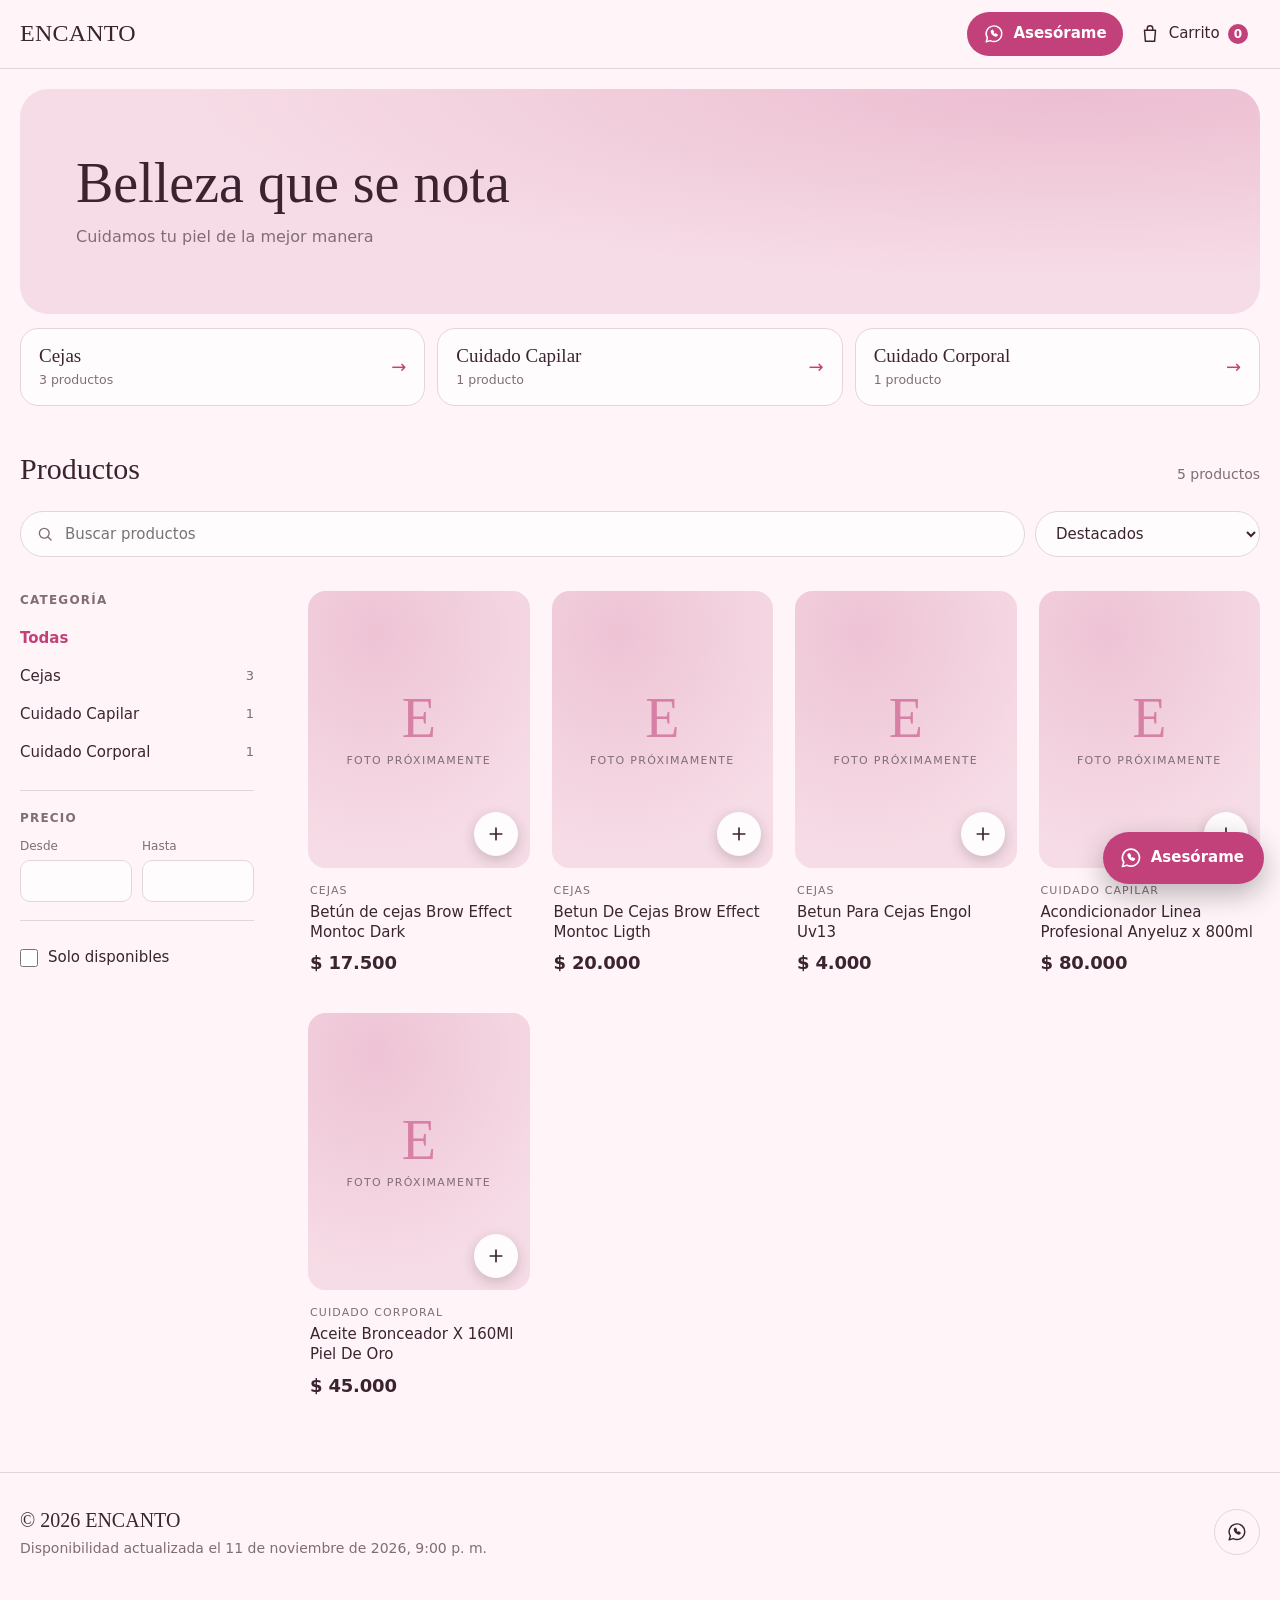
==== commit cfbe2039: "Add files via upload" ====
--- a/index.html
+++ b/index.html
@@ -16,7 +16,10 @@
     <div class="wrap top-inner">
       <a class="brand" href="./" id="brand"></a>
       <div class="top-right">
-        <a class="hbtn" id="wa-header" target="_blank" rel="noopener">Escríbenos</a>
+        <a class="hbtn" id="nav-about" href="#nosotros" hidden>Nosotros</a>
+        <a class="hbtn wa-pill" id="wa-header" target="_blank" rel="noopener">
+          <svg viewBox="0 0 24 24" fill="none" stroke="currentColor" stroke-width="1.6" stroke-linecap="round" stroke-linejoin="round" aria-hidden="true"><path d="M3.5 20.5l1.3-4.2A8.5 8.5 0 1 1 8 19.2z"/><path d="M9.2 8.8c.2 2.2 2.4 4.6 5 5.4l1.2-1.2-1.9-1-.8.8c-.8-.4-1.7-1.3-2.1-2.1l.8-.8-1-1.9z"/></svg>
+          <span>Asesórame</span></a>
         <button class="hbtn" id="cart-btn" type="button" aria-haspopup="dialog">
           <svg viewBox="0 0 24 24" fill="none" stroke="currentColor" stroke-width="1.6" stroke-linecap="round" stroke-linejoin="round" aria-hidden="true"><path d="M6 8h12l-1 12H7L6 8Z"/><path d="M9 8V6a3 3 0 0 1 6 0v2"/></svg>
           <span>Carrito</span>
@@ -27,9 +30,12 @@
   </header>
 
   <section class="stage" id="stage" aria-label="Portada"><div class="wrap" id="stage-inner"></div></section>
+  <nav class="wrap quick" id="quick" aria-label="Categorías" hidden></nav>
 
   <main class="wrap shop" id="catalogo" tabindex="-1">
     <p class="notice" id="notice" role="status" aria-live="polite" hidden></p>
+
+    <div id="highlights"></div>
 
     <div class="shop-head">
       <h2 class="shop-title">Productos</h2>
@@ -70,13 +76,39 @@
     </div>
   </main>
 
+  <section class="about" id="nosotros" aria-labelledby="about-title" hidden tabindex="-1">
+    <div class="wrap about-inner">
+      <div class="about-img" id="about-img" hidden></div>
+      <div class="about-text">
+        <p class="eyebrow">Nosotros</p>
+        <h2 id="about-title"></h2>
+        <div id="about-body"></div>
+        <a class="btn btn-ghost about-btn" id="about-wa" target="_blank" rel="noopener">Asesórame</a>
+      </div>
+    </div>
+  </section>
+
   <footer class="foot">
     <div class="wrap foot-inner">
-      <span id="foot-name"></span>
-      <a id="foot-wa" target="_blank" rel="noopener">Escríbenos por WhatsApp</a>
-      <span id="updated"></span>
+      <div class="foot-brand"><strong id="foot-name"></strong><span id="updated"></span></div>
+      <ul class="social" id="social" aria-label="Redes sociales"></ul>
     </div>
   </footer>
+
+  <a class="wa-float" id="wa-float" target="_blank" rel="noopener" aria-label="Asesórame por WhatsApp">
+    <svg viewBox="0 0 24 24" fill="none" stroke="currentColor" stroke-width="1.7" stroke-linecap="round" stroke-linejoin="round" aria-hidden="true"><path d="M3.5 20.5l1.3-4.2A8.5 8.5 0 1 1 8 19.2z"/><path d="M9.2 8.8c.2 2.2 2.4 4.6 5 5.4l1.2-1.2-1.9-1-.8.8c-.8-.4-1.7-1.3-2.1-2.1l.8-.8-1-1.9z"/></svg>
+    <span>Asesórame</span>
+  </a>
+  <div class="toast" id="toast" role="status" aria-live="polite"></div>
+
+  <!-- Detalle del producto (con foto ampliable) -->
+  <dialog id="pd" class="pd" aria-labelledby="pd-name">
+    <button class="pd-close" id="pd-close" type="button" aria-label="Cerrar">×</button>
+    <div class="pd-grid">
+      <div class="pd-media" id="pd-media"></div>
+      <div class="pd-info" id="pd-info"></div>
+    </div>
+  </dialog>
 
   <!-- Barra del carrito (celular) -->
   <button class="cart-bar" id="cart-bar" type="button" hidden>
--- a/styles.css
+++ b/styles.css
@@ -29,6 +29,7 @@
 
 * { box-sizing: border-box; }
 html { -webkit-text-size-adjust: 100%; }
+@media (prefers-reduced-motion: no-preference) { html { scroll-behavior: smooth; } }
 body { margin: 0; background: var(--bg); color: var(--ink); font: 15px/1.55 var(--font-body); }
 img { max-width: 100%; }
 [hidden] { display: none !important; }
@@ -55,7 +56,11 @@
 .announce { background: var(--ink); color: var(--bg); font-size: 13px; letter-spacing: .02em; text-align: center; padding: 9px 16px; }
 .announce a { color: inherit; text-underline-offset: 3px; }
 
-.top { position: sticky; top: 0; z-index: 20; background: var(--bg); border-bottom: 1px solid var(--line); }
+.top { position: sticky; top: 0; z-index: 20; background: color-mix(in srgb, var(--bg) 92%, transparent); backdrop-filter: saturate(1.4) blur(10px); border-bottom: 1px solid var(--line); }
+.top.scrolled { box-shadow: 0 6px 20px -14px rgba(0,0,0,.35); }
+.hbtn.wa-pill { background: var(--accent); color: var(--accent-ink); padding: 0 16px; font-weight: 600; border-radius: 999px; }
+.hbtn.wa-pill:hover { background: var(--accent); filter: brightness(1.1); }
+@media (max-width: 480px) { .hbtn.wa-pill span { display: none; } .hbtn.wa-pill { padding: 0 12px; } .hbtn { padding: 0 8px; } .top-inner { flex-wrap: nowrap; } .brand { flex: 1 1 auto; font-size: 22px; } .top-right { flex: none; } }
 .top-inner { display: flex; align-items: center; justify-content: space-between; gap: 8px; min-height: 68px; padding: 8px 0; flex-wrap: wrap; }
 .brand { display: inline-flex; align-items: center; gap: 10px; font-family: var(--font-head); font-size: 24px; color: var(--ink); text-decoration: none; letter-spacing: .01em; min-width: 0; overflow-wrap: anywhere; }
 .brand img { height: 40px; width: auto; max-width: 180px; object-fit: contain; display: block; }
@@ -67,28 +72,35 @@
 
 /* ---------- portada: banners ---------- */
 .stage { padding-top: 20px; }
-.carousel { position: relative; border-radius: 22px; overflow: hidden; background: var(--accent-soft); }
+.carousel { position: relative; border-radius: 28px; overflow: hidden; background: var(--accent-soft); }
 .slides { display: grid; }
-.slide { grid-area: 1 / 1; position: relative; min-height: clamp(280px, 42vw, 480px); display: flex; align-items: flex-end; opacity: 0; visibility: hidden; }
+.slide { grid-area: 1 / 1; position: relative; min-height: clamp(260px, 30vw, 380px); display: flex; align-items: flex-end; opacity: 0; visibility: hidden; }
 .slide.on { opacity: 1; visibility: visible; }
 @media (prefers-reduced-motion: no-preference) { .slide { transition: opacity .6s ease, visibility .6s; } }
 .slide > img { position: absolute; inset: 0; width: 100%; height: 100%; object-fit: cover; }
-.slide.has-img::after { content: ""; position: absolute; inset: 0; background: linear-gradient(90deg, rgba(0,0,0,.58), rgba(0,0,0,.08) 72%); }
-.slide-body { position: relative; z-index: 1; padding: clamp(22px, 4.5vw, 56px); padding-bottom: clamp(60px, 7vw, 72px); max-width: 580px; color: var(--ink); }
+.slide.has-img::after { content: ""; position: absolute; inset: 0; background: linear-gradient(90deg, rgba(20,12,8,.62), rgba(20,12,8,.1) 70%); }
+.slide:not(.has-img) { background: radial-gradient(120% 140% at 85% 0%, color-mix(in srgb, var(--accent) 22%, var(--accent-soft)), var(--accent-soft) 60%); align-items: center; }
+.slide-body { position: relative; z-index: 1; padding: clamp(22px, 4.5vw, 56px); padding-bottom: clamp(64px, 7vw, 76px); max-width: 560px; color: var(--ink); }
 .slide.has-img .slide-body { color: #fff; }
-.slide-body h2 { font-family: var(--font-head); font-weight: 400; font-size: clamp(30px, 5vw, 54px); line-height: 1.08; margin: 0 0 10px; }
+.slide-body h2 { font-family: var(--font-head); font-weight: 400; font-size: clamp(30px, 4.4vw, 48px); line-height: 1.08; margin: 0 0 10px; }
 .slide-body p { margin: 0 0 22px; font-size: 16px; max-width: 44ch; opacity: .92; }
 .slide-btn { display: inline-flex; align-items: center; min-height: 46px; padding: 0 26px; border-radius: 999px; background: var(--accent); color: var(--accent-ink); text-decoration: none; font-weight: 600; }
 .slide.has-img .slide-btn { background: #fff; color: #111; }
-.car-nav { position: absolute; left: clamp(22px, 4.5vw, 56px); bottom: 16px; z-index: 2; display: flex; gap: 4px; align-items: center; }
-.car-nav > button { width: 40px; height: 40px; border-radius: 50%; border: 0; background: rgba(255,255,255,.92); color: #111; font-size: 18px; cursor: pointer; }
-.dots { display: flex; margin: 0 6px; }
+.car-nav { position: absolute; inset: 0; z-index: 2; pointer-events: none; }
+.car-nav > button, .car-nav .dots { pointer-events: auto; }
+.car-nav > button { position: absolute; width: 40px; height: 40px; border-radius: 50%; border: 0; background: rgba(255,255,255,.9); color: #111; font-size: 18px; cursor: pointer; }
+#car-prev, #car-next { top: 50%; margin-top: -20px; opacity: 0; }
+#car-prev { left: 14px; } #car-next { right: 14px; }
+.carousel:hover #car-prev, .carousel:hover #car-next, .carousel:focus-within #car-prev, .carousel:focus-within #car-next { opacity: 1; }
+@media (hover: none) { #car-prev, #car-next { display: none; } }
+#car-pause { right: 14px; bottom: 12px; width: 32px; height: 32px; font-size: 10px; background: rgba(255,255,255,.75); }
+.dots { position: absolute; bottom: 12px; left: 50%; transform: translateX(-50%); display: flex; }
 .dots button { width: 26px; height: 40px; background: none; border: 0; padding: 0; cursor: pointer; position: relative; }
 .dots button::before { content: ""; position: absolute; left: 50%; top: 50%; width: 8px; height: 8px; margin: -4px 0 0 -4px; border-radius: 50%; background: rgba(255,255,255,.55); }
 .dots button[aria-current="true"]::before { background: #fff; width: 22px; margin-left: -11px; border-radius: 6px; }
 .slide:not(.has-img) ~ .x, .carousel.plain .dots button::before { background: rgba(0,0,0,.25); }
 .carousel.plain .dots button[aria-current="true"]::before { background: var(--ink); }
-.hero { padding: 48px 0 8px; }
+.hero { margin-top: 0; padding: clamp(32px, 6vw, 64px) clamp(22px, 4.5vw, 56px); border-radius: 28px; background: radial-gradient(120% 140% at 85% 0%, color-mix(in srgb, var(--accent) 20%, var(--accent-soft)), var(--accent-soft) 60%); }
 .hero h1 { font-family: var(--font-head); font-weight: 400; font-size: clamp(34px, 6vw, 56px); line-height: 1.08; margin: 0 0 12px; }
 .hero p { margin: 0; color: var(--muted); max-width: 52ch; font-size: 16px; }
 
@@ -136,23 +148,51 @@
 
 /* ---------- tarjetas ---------- */
 .grid { display: grid; gap: 36px 22px; grid-template-columns: repeat(auto-fill, minmax(210px, 1fr)); }
-.card { display: flex; flex-direction: column; background: none; border: 0; }
-.media { position: relative; aspect-ratio: 4 / 5; background: var(--accent-soft); border-radius: 16px; overflow: hidden; display: grid; place-items: center; }
-.media img { width: 100%; height: 100%; object-fit: cover; display: block; }
-@media (prefers-reduced-motion: no-preference) { .media img { transition: transform .5s ease; } .card:hover .media img { transform: scale(1.03); } }
-.media .ph { font-family: var(--font-head); font-size: 54px; color: var(--accent-text); opacity: .5; }
-.badge { position: absolute; top: 12px; left: 12px; padding: 4px 12px; border-radius: 999px; background: var(--bg); color: var(--ink); font-size: 12px; font-weight: 600; }
+.card { display: flex; flex-direction: column; background: none; border: 0; min-width: 0; }
+.media { position: relative; aspect-ratio: 4 / 5; background: var(--accent-soft); border-radius: 18px; overflow: hidden; isolation: isolate; }
+.media .ph, .zoomwrap .ph { position: absolute; inset: 0; display: grid; place-content: center; justify-items: center; gap: 6px; text-align: center;
+  background: radial-gradient(90% 80% at 30% 15%, color-mix(in srgb, var(--accent) 16%, var(--accent-soft)), var(--accent-soft)); color: var(--accent-text); }
+.ph b, .ph > img { font-family: var(--font-head); font-weight: 400; font-size: 56px; line-height: 1; opacity: .55; }
+.ph > img { width: 96px; height: 96px; object-fit: contain; font-size: 0; }
+.ph i { font-style: normal; font-size: 11px; letter-spacing: .12em; text-transform: uppercase; color: var(--muted); }
+.pimg { position: absolute; inset: 0; width: 100%; height: 100%; object-fit: cover; display: block; opacity: 0; }
+.pimg.ld { opacity: 1; }
+@media (prefers-reduced-motion: no-preference) { .pimg { transition: opacity .45s ease, transform .6s ease; } .card:hover .pimg { transform: scale(1.04); } }
+.open { position: absolute; inset: 0; z-index: 1; border: 0; background: none; padding: 0; cursor: zoom-in; }
+.open:focus-visible, .namebtn:focus-visible, .add:focus-visible, .zoomwrap:focus-visible, .pd-close:focus-visible, .wa-float:focus-visible, .social a:focus-visible, .qtile:focus-visible { outline: 2px solid var(--accent-text); outline-offset: 2px; }
+.badges { position: absolute; top: 12px; left: 12px; z-index: 2; display: flex; flex-wrap: wrap; gap: 6px; pointer-events: none; }
+.badge { padding: 4px 11px; border-radius: 999px; background: var(--bg); color: var(--ink); font-size: 11.5px; font-weight: 700; letter-spacing: .02em; line-height: 1.4; }
+.b-sale { background: var(--accent); color: var(--accent-ink); }
+.b-kit { background: var(--ink); color: var(--bg); }
+.b-new { background: var(--accent-soft); color: var(--accent-text); }
+.b-top { background: var(--bg); color: var(--accent-text); border: 1px solid var(--accent-text); }
+.b-low { background: var(--bg); color: var(--ink); }
+.b-out { background: var(--ink); color: var(--bg); }
+.add { position: absolute; right: 12px; bottom: 12px; z-index: 2; width: 44px; height: 44px; border-radius: 50%; border: 0; background: var(--surface); color: var(--ink); display: grid; place-items: center; cursor: pointer; box-shadow: 0 4px 14px rgba(0,0,0,.18); }
+.add svg { width: 20px; height: 20px; }
+.add:hover { background: var(--accent); color: var(--accent-ink); }
+@media (prefers-reduced-motion: no-preference) { .add { transition: background-color .15s ease, color .15s ease, transform .15s ease; } .add:active { transform: scale(.92); } }
+.step-over { position: absolute; left: 12px; right: 12px; bottom: 12px; z-index: 2; }
+.step-over .stepper { background: var(--surface); border-color: transparent; box-shadow: 0 4px 14px rgba(0,0,0,.18); }
 .body { padding: 14px 2px 0; display: grid; gap: 3px; align-content: start; flex: 1; }
 .cat { font-size: 11px; letter-spacing: .1em; text-transform: uppercase; color: var(--muted); min-height: 1em; }
-.name { margin: 0; font-size: 15px; font-weight: 500; line-height: 1.35; font-family: var(--font-body); }
-.price { font-size: 15px; margin-top: 2px; }
-.stocknote { font-size: 12px; color: var(--accent-text); }
-.actions { padding-top: 12px; }
-.card .actions .btn { background: transparent; color: var(--ink); border-color: var(--ink); min-height: 42px; font-weight: 500; }
-.card .actions .btn:hover { background: var(--ink); color: var(--bg); }
-.card .actions .btn[aria-disabled="true"] { border-color: var(--line); color: var(--out); background: transparent; }
-.card.out .media img, .card.out .media .ph { filter: grayscale(1); opacity: .5; }
+.name { margin: 0; font-size: 15px; font-weight: 400; line-height: 1.35; font-family: var(--font-body); }
+.namebtn { padding: 0; border: 0; background: none; font: inherit; color: inherit; text-align: left; cursor: pointer; }
+.namebtn:hover { text-decoration: underline; text-underline-offset: 3px; }
+.inc { font-size: 12.5px; color: var(--muted); }
+.prices { display: flex; align-items: baseline; gap: 8px; margin-top: 4px; flex-wrap: wrap; }
+.price { font-size: 18px; font-weight: 700; letter-spacing: -.01em; }
+.old { position: relative; font-size: 13.5px; color: var(--muted); text-decoration: line-through; }
+.prices.big .price { font-size: 28px; }
+.prices.big .old { font-size: 16px; }
+.card.out .media .pimg, .card.out .media .ph { filter: grayscale(1); opacity: .55; }
 .card.out .name, .card.out .price { color: var(--out); }
+.card.sk .media { background: linear-gradient(100deg, var(--accent-soft) 30%, color-mix(in srgb, var(--accent-soft) 55%, var(--bg)) 50%, var(--accent-soft) 70%); background-size: 200% 100%; }
+.sk-l { display: block; height: 12px; width: 70%; border-radius: 6px; background: var(--accent-soft); margin-top: 8px; }
+.sk-l.s { width: 40%; }
+@media (prefers-reduced-motion: no-preference) { .card.sk .media { animation: shimmer 1.4s linear infinite; } }
+@keyframes shimmer { to { background-position: -200% 0; } }
+
 .more { display: flex; justify-content: center; padding-top: 40px; }
 .more .btn { width: auto; background: transparent; color: var(--ink); border-color: var(--ink); }
 .empty { padding: 56px 0; text-align: center; }
@@ -214,3 +254,88 @@
 .sheet-head h2 { margin: 0; font-family: var(--font-head); font-weight: 400; font-size: 24px; }
 .sheet-body { padding: 16px 20px 8px; overflow: auto; max-height: calc(88vh - 150px); }
 .sheet-foot { padding: 12px 20px 20px; border-top: 1px solid var(--line); }
+
+
+/* ---------- categorías destacadas ---------- */
+.quick { display: grid; grid-template-columns: repeat(auto-fit, minmax(170px, 1fr)); gap: 12px; margin-top: 14px; }
+.qtile { display: grid; grid-template-columns: 1fr auto; gap: 2px 10px; align-items: center; padding: 16px 18px; border-radius: 18px; background: var(--surface); border: 1px solid var(--line); color: var(--ink); text-decoration: none; }
+.qtile:hover { border-color: var(--accent); }
+.q-name { font-family: var(--font-head); font-size: 19px; line-height: 1.2; overflow-wrap: anywhere; }
+.q-n { grid-column: 1; font-size: 12.5px; color: var(--muted); }
+.q-go { grid-row: 1 / span 2; grid-column: 2; color: var(--accent-text); font-size: 18px; }
+@media (max-width: 640px) { .quick { display: flex; overflow-x: auto; scroll-snap-type: x proximity; padding-bottom: 4px; } .qtile { flex: 0 0 auto; min-width: 160px; scroll-snap-align: start; } }
+
+/* ---------- promociones y kits ---------- */
+.strip { margin-bottom: 44px; }
+.strip-head { display: flex; align-items: baseline; justify-content: space-between; margin-bottom: 14px; }
+.strip-head h2 { margin: 0; font-family: var(--font-head); font-weight: 400; font-size: 28px; }
+.strip-row { display: flex; gap: 20px; overflow-x: auto; scroll-snap-type: x proximity; padding-bottom: 8px; }
+.strip-row .card { flex: 0 0 clamp(190px, 22vw, 230px); scroll-snap-align: start; }
+@media (max-width: 480px) { .strip-row .card { flex-basis: 170px; } }
+
+/* ---------- quiénes somos ---------- */
+.about { padding: 72px 0; background: var(--accent-soft); scroll-margin-top: 68px; outline: none; }
+.about-inner { display: grid; grid-template-columns: minmax(0, 1fr) minmax(0, 1.1fr); gap: clamp(24px, 5vw, 72px); align-items: center; }
+.about.no-img .about-inner { grid-template-columns: minmax(0, 720px); justify-content: center; }
+.about-img { aspect-ratio: 4 / 5; border-radius: 24px; overflow: hidden; background: var(--surface); }
+.about-img img { width: 100%; height: 100%; object-fit: cover; display: block; }
+.eyebrow { margin: 0 0 8px; font-size: 12px; letter-spacing: .14em; text-transform: uppercase; color: var(--accent-text); font-weight: 600; }
+.about h2 { margin: 0 0 16px; font-family: var(--font-head); font-weight: 400; font-size: clamp(30px, 4vw, 44px); line-height: 1.1; }
+.about-text p { margin: 0 0 12px; max-width: 58ch; font-size: 16px; }
+.about-btn { margin-top: 12px; }
+@media (max-width: 760px) { .about { padding: 48px 0; } .about-inner { grid-template-columns: 1fr; } .about-img { aspect-ratio: 16 / 11; } }
+
+/* ---------- pie con redes ---------- */
+.foot { padding: 32px 0 104px; }
+.foot-brand { display: grid; gap: 2px; }
+.foot-brand strong { color: var(--ink); font-family: var(--font-head); font-weight: 400; font-size: 20px; }
+.social { display: flex; gap: 10px; list-style: none; margin: 0; padding: 0; }
+.social a { display: grid; place-items: center; width: 46px; height: 46px; border-radius: 50%; border: 1px solid var(--line); color: var(--ink); text-decoration: none; }
+.social a:hover { background: var(--accent); color: var(--accent-ink); border-color: var(--accent); }
+.social svg { width: 22px; height: 22px; }
+
+/* ---------- WhatsApp flotante y avisos ---------- */
+.wa-float { position: fixed; right: 16px; bottom: 16px; z-index: 7; display: inline-flex; align-items: center; gap: 8px; min-height: 52px; padding: 0 20px 0 16px; border-radius: 999px; background: var(--accent); color: var(--accent-ink); font-weight: 600; text-decoration: none; box-shadow: 0 10px 28px rgba(0,0,0,.28); }
+.wa-float svg { width: 24px; height: 24px; }
+@media (prefers-reduced-motion: no-preference) { .wa-float { transition: transform .2s ease, bottom .2s ease; } .wa-float:hover { transform: translateY(-2px); } }
+body.has-bar .wa-float { bottom: 16px; }
+@media (max-width: 640px) { body.has-bar .wa-float { bottom: 82px; } .wa-float { min-height: 48px; padding: 0 16px 0 12px; } }
+.toast { position: fixed; left: 50%; bottom: 24px; z-index: 40; transform: translate(-50%, 20px); max-width: min(92vw, 420px); padding: 12px 20px; border-radius: 999px; background: var(--ink); color: var(--bg); font-size: 14px; opacity: 0; pointer-events: none; text-align: center; }
+.toast.on { opacity: 1; transform: translate(-50%, 0); }
+@media (prefers-reduced-motion: no-preference) { .toast { transition: opacity .25s ease, transform .25s ease; } }
+@media (max-width: 640px) { .toast { bottom: 88px; } }
+.count.bump { animation: bump .35s ease; }
+@keyframes bump { 40% { transform: scale(1.45); } }
+@media (prefers-reduced-motion: reduce) { .count.bump { animation: none; } }
+
+/* ---------- detalle del producto ---------- */
+.pd { width: min(960px, calc(100% - 24px)); max-height: calc(100% - 24px); padding: 0; border: 1px solid var(--line); border-radius: 26px; background: var(--surface); overflow: hidden; }
+.pd::backdrop { background: rgba(20, 12, 8, .55); backdrop-filter: blur(3px); }
+@media (prefers-reduced-motion: no-preference) { .pd[open] { animation: pdin .28s ease; } @keyframes pdin { from { opacity: 0; transform: translateY(14px) scale(.98); } } }
+.pd-close { position: absolute; top: 12px; right: 12px; z-index: 5; width: 44px; height: 44px; border-radius: 50%; border: 0; background: var(--surface); color: var(--ink); font-size: 26px; line-height: 1; cursor: pointer; box-shadow: 0 2px 10px rgba(0,0,0,.2); }
+.pd-grid { display: grid; grid-template-columns: minmax(0, 1.05fr) minmax(0, 1fr); max-height: calc(100vh - 26px); }
+.pd-media { position: relative; background: var(--accent-soft); min-height: 460px; }
+.zoomwrap { position: absolute; inset: 0; display: block; width: 100%; height: 100%; padding: 0; border: 0; background: none; overflow: hidden; cursor: zoom-in; }
+.zoomwrap.static { cursor: default; }
+.zoomwrap .pimg { object-fit: contain; background: var(--accent-soft); transform-origin: var(--ox, 50%) var(--oy, 50%); }
+.zoomwrap.zoomed { cursor: zoom-out; touch-action: none; }
+.zoomwrap.zoomed .pimg { transform: scale(2.4); object-fit: cover; }
+@media (prefers-reduced-motion: no-preference) { .zoomwrap .pimg { transition: transform .3s ease; } }
+.zoom-hint { position: absolute; left: 14px; bottom: 14px; padding: 6px 14px; border-radius: 999px; background: rgba(255,255,255,.88); color: #111; font-size: 12px; font-weight: 600; pointer-events: none; }
+.zoomwrap.zoomed .zoom-hint { opacity: 0; }
+.pd-info { padding: 36px 32px 28px; overflow: auto; display: flex; flex-direction: column; gap: 10px; }
+.pd-cat { margin: 0; font-size: 11.5px; letter-spacing: .12em; text-transform: uppercase; color: var(--muted); padding-right: 44px; }
+.pd-info h2 { margin: 0; font-family: var(--font-head); font-weight: 400; font-size: clamp(26px, 3vw, 34px); line-height: 1.12; }
+.pd-info .badges { position: static; }
+.pd-desc p { margin: 0 0 8px; color: var(--ink); }
+.pd-sub { margin: 8px 0 0; font-size: 12px; letter-spacing: .1em; text-transform: uppercase; color: var(--muted); font-weight: 600; }
+.pd-inc { margin: 0; padding-left: 20px; }
+.pd-actions { display: grid; gap: 10px; margin-top: auto; padding-top: 14px; }
+.pd-actions .stepper { width: 100%; }
+@media (max-width: 760px) {
+  .pd { width: 100%; max-width: 100%; margin: auto 0 0; border-radius: 26px 26px 0 0; max-height: 94vh; }
+  .pd-grid { grid-template-columns: 1fr; overflow: auto; max-height: 94vh; }
+  .pd-grid { grid-template-rows: auto auto; align-content: start; }
+  .pd-media { min-height: 0; height: min(100vw, 52vh); }
+  .pd-info { padding: 22px 20px 24px; overflow: visible; }
+}
